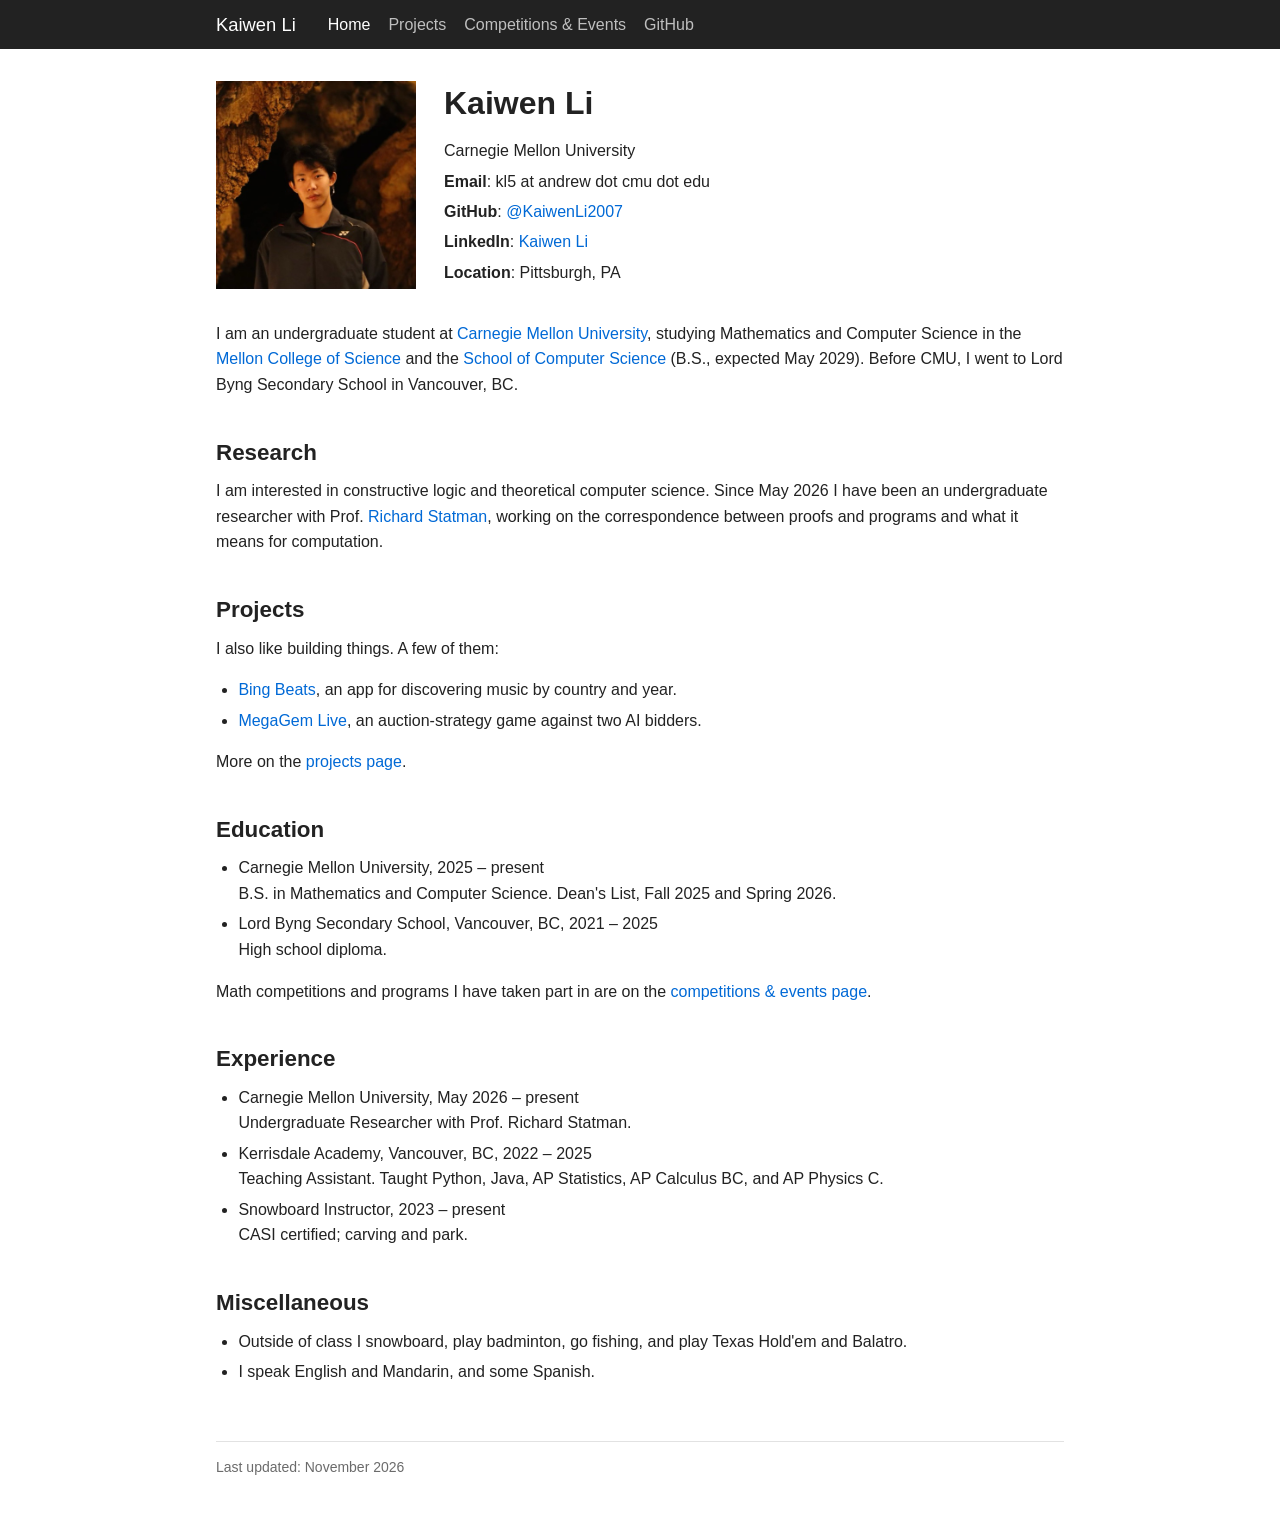
==== index.html @ 0a1ec0e3 "New Webpage Created (Nov.19 2026) w/ Basic Design" ====
<!DOCTYPE html>
<html lang="en">
<head>
  <meta charset="utf-8">
  <meta name="viewport" content="width=device-width, initial-scale=1">
  <title>Kaiwen Li</title>
  <meta name="author" content="Kaiwen Li">
  <meta name="description" content="Kaiwen Li, undergraduate in Mathematics and Computer Science at Carnegie Mellon University.">
  <link rel="icon" href="data:image/svg+xml,%3Csvg xmlns='http://www.w3.org/2000/svg' viewBox='0 0 64 64'%3E%3Crect width='64' height='64' fill='%23222'/%3E%3Ctext x='32' y='45' font-family='Helvetica,Arial,sans-serif' font-size='38' text-anchor='middle' fill='%23fff'%3EK%3C/text%3E%3C/svg%3E">
  <link rel="stylesheet" href="style.css">
</head>
<body>
  <header class="topbar">
    <div class="container">
      <a class="site-name" href="index.html">Kaiwen Li</a>
      <nav>
        <a href="index.html" aria-current="page">Home</a>
        <a href="projects.html">Projects</a>
        <a href="competitions.html">Competitions &amp; Events</a>
        <a href="https://github.com/KaiwenLi2007">GitHub</a>
      </nav>
    </div>
  </header>

  <main class="container">
    <div class="profile">
      <img src="photo.jpg" alt="Kaiwen Li" width="463" height="480">
      <h1>Kaiwen Li</h1>
      <ul class="plain">
        <li>Carnegie Mellon University</li>
        <li><b>Email</b>: kl5 at andrew dot cmu dot edu</li>
        <li><b>GitHub</b>: <a href="https://github.com/KaiwenLi2007">@KaiwenLi2007</a></li>
        <li><b>LinkedIn</b>: <a href="https://www.linkedin.com/in/kaiwen-li-4a174b282/">Kaiwen Li</a></li>
        <li><b>Location</b>: Pittsburgh, PA</li>
      </ul>
    </div>

    <p>
      I am an undergraduate student at <a href="https://www.cmu.edu/">Carnegie Mellon University</a>,
      studying Mathematics and Computer Science in the
      <a href="https://www.cmu.edu/mcs/">Mellon College of Science</a> and the
      <a href="https://www.cs.cmu.edu/">School of Computer Science</a> (B.S., expected May 2029).
      Before CMU, I went to Lord Byng Secondary School in Vancouver, BC.
    </p>

    <h2>Research</h2>
    <p>
      I am interested in constructive logic and theoretical computer science.
      Since May 2026 I have been an undergraduate researcher with
      Prof. <a href="https://www.cmu.edu/math/people/faculty/statman.html">Richard Statman</a>,
      working on the correspondence between proofs and programs and what it means for computation.
    </p>

    <h2>Projects</h2>
    <p>I also like building things. A few of them:</p>
    <ul>
      <li><a href="https://github.com/KaiwenLi2007/Bing_Beats">Bing Beats</a>, an app for discovering music by country and year.</li>
      <li><a href="https://github.com/KaiwenLi2007/MegaGem_Live">MegaGem Live</a>, an auction-strategy game against two AI bidders.</li>
    </ul>
    <p>More on the <a href="projects.html">projects page</a>.</p>

    <h2>Education</h2>
    <ul>
      <li>
        Carnegie Mellon University, 2025 &ndash; present<br>
        B.S. in Mathematics and Computer Science. Dean's List, Fall 2025 and Spring 2026.
      </li>
      <li>
        Lord Byng Secondary School, Vancouver, BC, 2021 &ndash; 2025<br>
        High school diploma.
      </li>
    </ul>
    <p>Math competitions and programs I have taken part in are on the <a href="competitions.html">competitions &amp; events page</a>.</p>

    <h2>Experience</h2>
    <ul>
      <li>
        Carnegie Mellon University, May 2026 &ndash; present<br>
        Undergraduate Researcher with Prof. Richard Statman.
      </li>
      <li>
        Kerrisdale Academy, Vancouver, BC, 2022 &ndash; 2025<br>
        Teaching Assistant. Taught Python, Java, AP Statistics, AP Calculus BC, and AP Physics C.
      </li>
      <li>
        Snowboard Instructor, 2023 &ndash; present<br>
        CASI certified; carving and park.
      </li>
    </ul>

    <h2>Miscellaneous</h2>
    <ul>
      <li>Outside of class I snowboard, play badminton, go fishing, and play Texas Hold'em and Balatro.</li>
      <li>I speak English and Mandarin, and some Spanish.</li>
    </ul>
  </main>

  <footer class="container">
    <p>Last updated: November 2026</p>
  </footer>
</body>
</html>
---- style.css ----
/* Plain, tqchen.com-inspired styles. Change the variables below to restyle the whole site. */

:root {
  --bg: #ffffff;
  --text: #222222;
  --muted: #6b6b6b;
  --link: #0069d6;
  --rule: #e2e2e2;
  --bar-bg: #222222;
  --bar-text: #bfbfbf;
  --bar-active: #ffffff;
  --width: 880px;
  --font: "Helvetica Neue", Helvetica, Arial, sans-serif;
}

@media (prefers-color-scheme: dark) {
  :root {
    --bg: #161616;
    --text: #dddddd;
    --muted: #9a9a9a;
    --link: #6aaaff;
    --rule: #333333;
    --bar-bg: #000000;
  }
}

* { box-sizing: border-box; }

html { -webkit-text-size-adjust: 100%; }

body {
  margin: 0;
  background: var(--bg);
  color: var(--text);
  font: 16px/1.6 var(--font);
}

a { color: var(--link); text-decoration: none; }
a:hover { text-decoration: underline; }

.container {
  max-width: var(--width);
  margin: 0 auto;
  padding-left: 16px;
  padding-right: 16px;
}

/* ---- Top bar ---- */

.topbar { background: var(--bar-bg); }

.topbar .container {
  display: flex;
  flex-wrap: wrap;
  align-items: center;
  gap: 4px 20px;
  padding-top: 10px;
  padding-bottom: 10px;
}

.topbar .site-name {
  color: var(--bar-active);
  font-size: 1.15rem;
  margin-right: 12px;
}

.topbar nav {
  display: flex;
  flex-wrap: wrap;
  gap: 4px 18px;
}

.topbar nav a { color: var(--bar-text); }

.topbar a:hover,
.topbar nav a[aria-current="page"] {
  color: var(--bar-active);
  text-decoration: none;
}

/* ---- Content ---- */

main { padding-top: 28px; padding-bottom: 40px; }

h1 { font-size: 2rem; line-height: 1.2; margin: 0.2em 0 0.5em; }
h2 { font-size: 1.4rem; line-height: 1.3; margin: 1.8em 0 0.5em; }
h3 { font-size: 1.1rem; line-height: 1.3; margin: 1.4em 0 0.3em; }

p { margin: 0 0 1em; }

ul { padding-left: 1.4em; margin: 0 0 1em; }
li { margin: 0.3em 0; }

.muted { color: var(--muted); }

/* Photo + contact block at the top of the home page */
.profile { display: flow-root; margin-bottom: 1em; }

.profile img {
  float: left;
  width: 200px;
  height: auto;
  margin: 4px 28px 16px 0;
}

.plain { list-style: none; padding: 0; }

/* Project entries */
.links a + a::before {
  content: "·";
  color: var(--muted);
  padding: 0 0.5em;
  display: inline-block;
}

/* ---- Footer ---- */

footer {
  color: var(--muted);
  font-size: 0.875rem;
  padding-bottom: 32px;
}

footer p {
  border-top: 1px solid var(--rule);
  padding-top: 14px;
}

@media (max-width: 560px) {
  .profile img {
    float: none;
    display: block;
    width: 160px;
    margin: 0 0 16px;
  }
}
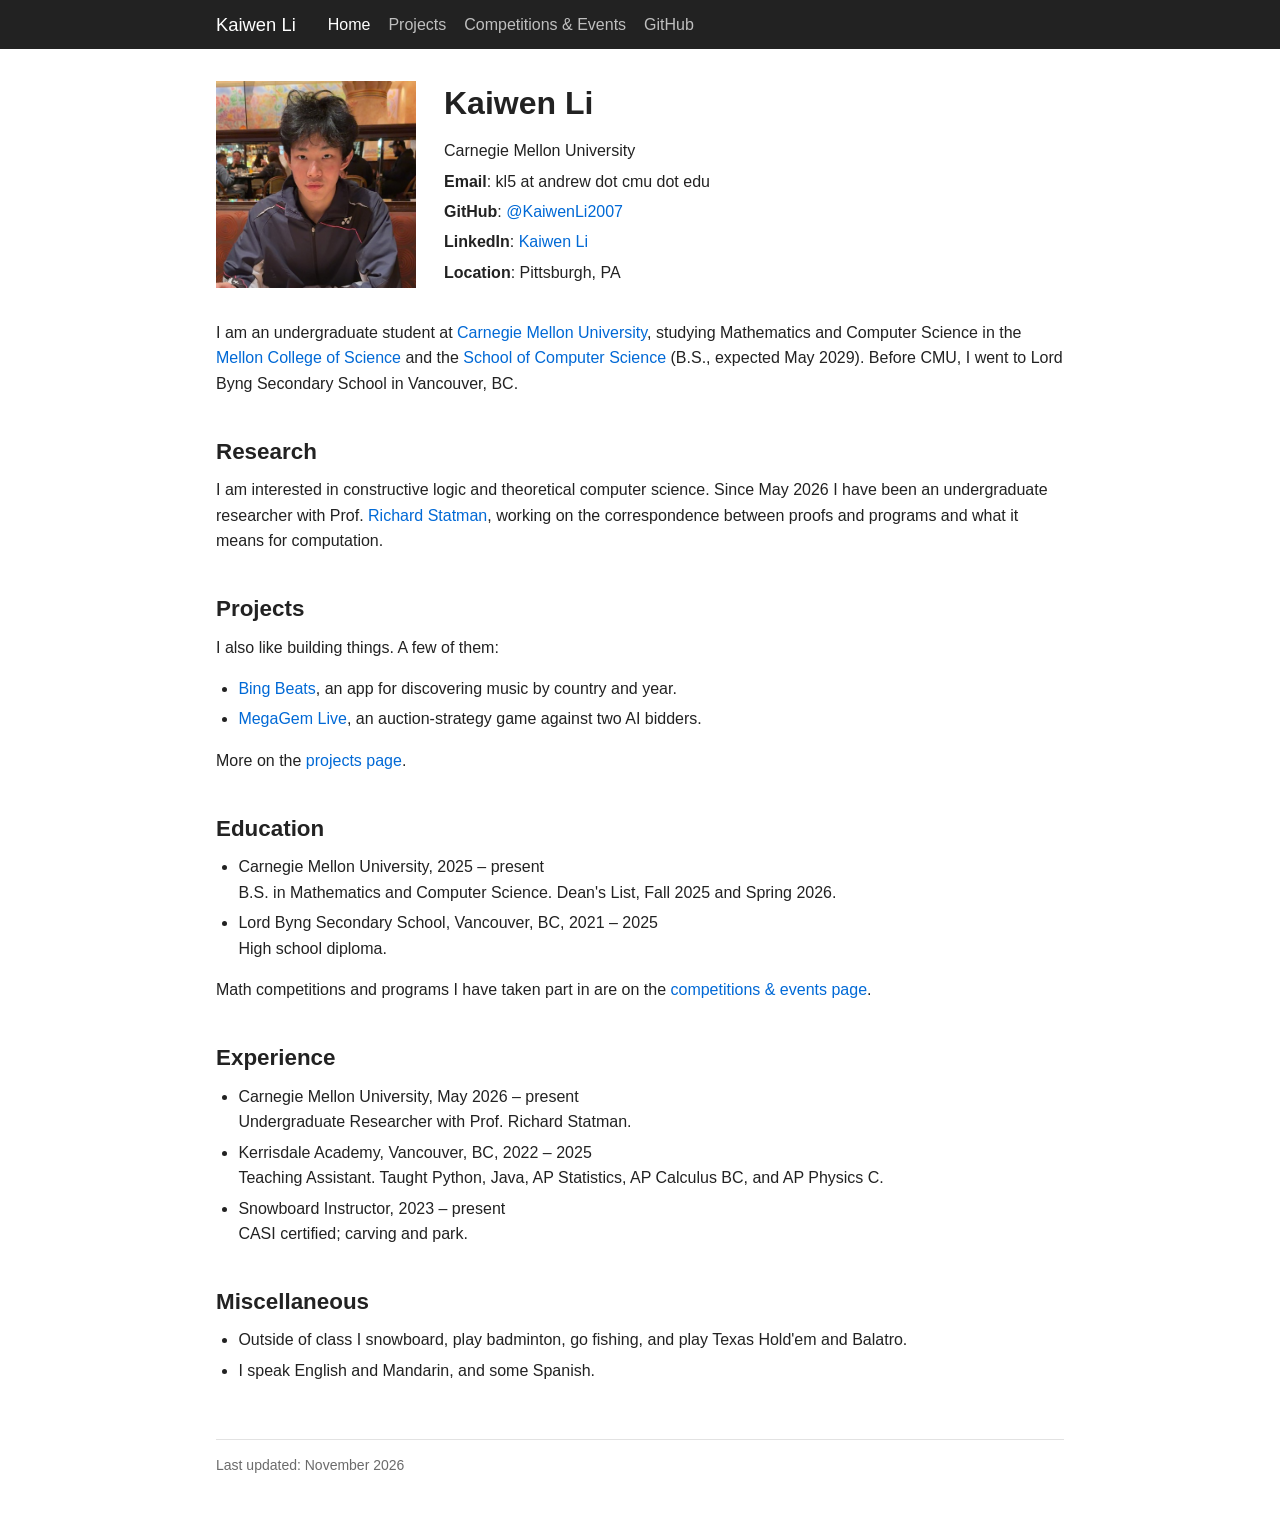
==== commit 84a24be3: "Updated Profile Picture." ====
--- a/index.html
+++ b/index.html
@@ -24,7 +24,7 @@
 
   <main class="container">
     <div class="profile">
-      <img src="photo.jpg" alt="Kaiwen Li" width="463" height="480">
+      <img src="photo.jpg" alt="Kaiwen Li" width="480" height="495">
       <h1>Kaiwen Li</h1>
       <ul class="plain">
         <li>Carnegie Mellon University</li>
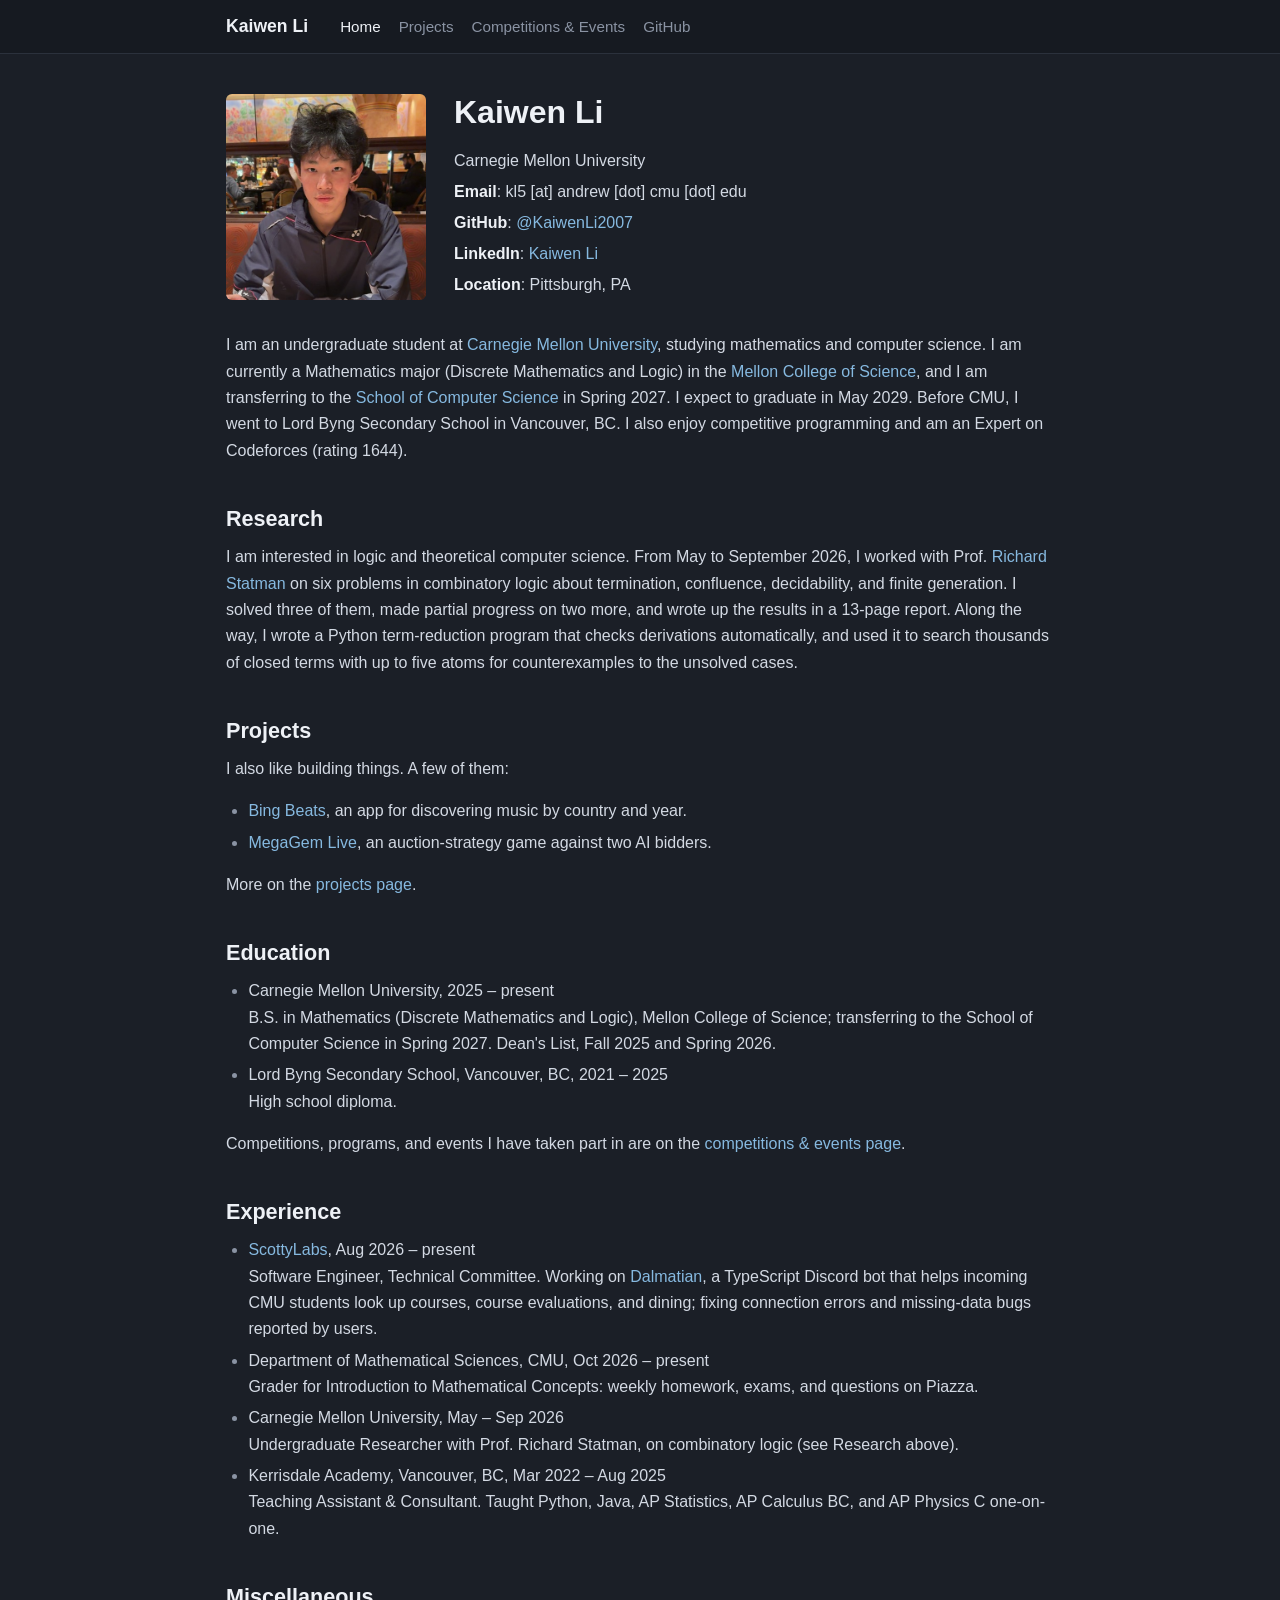
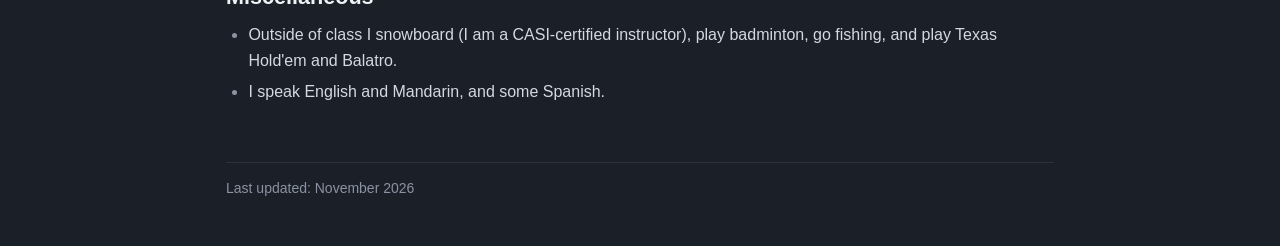
==== commit 857dd9ba: "Updated Details to Profile (Nov.20)" ====
--- a/index.html
+++ b/index.html
@@ -5,8 +5,8 @@
   <meta name="viewport" content="width=device-width, initial-scale=1">
   <title>Kaiwen Li</title>
   <meta name="author" content="Kaiwen Li">
-  <meta name="description" content="Kaiwen Li, undergraduate in Mathematics and Computer Science at Carnegie Mellon University.">
-  <link rel="icon" href="data:image/svg+xml,%3Csvg xmlns='http://www.w3.org/2000/svg' viewBox='0 0 64 64'%3E%3Crect width='64' height='64' fill='%23222'/%3E%3Ctext x='32' y='45' font-family='Helvetica,Arial,sans-serif' font-size='38' text-anchor='middle' fill='%23fff'%3EK%3C/text%3E%3C/svg%3E">
+  <meta name="description" content="Kaiwen Li, undergraduate studying mathematics and computer science at Carnegie Mellon University.">
+  <link rel="icon" href="data:image/svg+xml,%3Csvg xmlns='http://www.w3.org/2000/svg' viewBox='0 0 64 64'%3E%3Crect width='64' height='64' fill='%231b1f27'/%3E%3Ctext x='32' y='45' font-family='Helvetica,Arial,sans-serif' font-size='38' text-anchor='middle' fill='%23eef1f6'%3EK%3C/text%3E%3C/svg%3E">
   <link rel="stylesheet" href="style.css">
 </head>
 <body>
@@ -28,7 +28,7 @@
       <h1>Kaiwen Li</h1>
       <ul class="plain">
         <li>Carnegie Mellon University</li>
-        <li><b>Email</b>: kl5 at andrew dot cmu dot edu</li>
+        <li><b>Email</b>: kl5 [at] andrew [dot] cmu [dot] edu</li>
         <li><b>GitHub</b>: <a href="https://github.com/KaiwenLi2007">@KaiwenLi2007</a></li>
         <li><b>LinkedIn</b>: <a href="https://www.linkedin.com/in/kaiwen-li-4a174b282/">Kaiwen Li</a></li>
         <li><b>Location</b>: Pittsburgh, PA</li>
@@ -37,18 +37,23 @@
 
     <p>
       I am an undergraduate student at <a href="https://www.cmu.edu/">Carnegie Mellon University</a>,
-      studying Mathematics and Computer Science in the
-      <a href="https://www.cmu.edu/mcs/">Mellon College of Science</a> and the
-      <a href="https://www.cs.cmu.edu/">School of Computer Science</a> (B.S., expected May 2029).
+      studying mathematics and computer science. I am currently a Mathematics major (Discrete Mathematics
+      and Logic) in the <a href="https://www.cmu.edu/mcs/">Mellon College of Science</a>, and I am
+      transferring to the <a href="https://www.cs.cmu.edu/">School of Computer Science</a> in Spring 2027.
+      I expect to graduate in May 2029.
       Before CMU, I went to Lord Byng Secondary School in Vancouver, BC.
+      I also enjoy competitive programming and am an Expert on Codeforces (rating 1644).
     </p>
 
     <h2>Research</h2>
     <p>
-      I am interested in constructive logic and theoretical computer science.
-      Since May 2026 I have been an undergraduate researcher with
-      Prof. <a href="https://www.cmu.edu/math/people/faculty/statman.html">Richard Statman</a>,
-      working on the correspondence between proofs and programs and what it means for computation.
+      I am interested in logic and theoretical computer science.
+      From May to September 2026, I worked with
+      Prof. <a href="https://www.cmu.edu/math/people/faculty/statman.html">Richard Statman</a>
+      on six problems in combinatory logic about termination, confluence, decidability, and finite generation.
+      I solved three of them, made partial progress on two more, and wrote up the results in a 13-page report.
+      Along the way, I wrote a Python term-reduction program that checks derivations automatically, and used it
+      to search thousands of closed terms with up to five atoms for counterexamples to the unsolved cases.
     </p>
 
     <h2>Projects</h2>
@@ -63,34 +68,43 @@
     <ul>
       <li>
         Carnegie Mellon University, 2025 &ndash; present<br>
-        B.S. in Mathematics and Computer Science. Dean's List, Fall 2025 and Spring 2026.
+        B.S. in Mathematics (Discrete Mathematics and Logic), Mellon College of Science;
+        transferring to the School of Computer Science in Spring 2027. Dean's List, Fall 2025 and Spring 2026.
       </li>
       <li>
         Lord Byng Secondary School, Vancouver, BC, 2021 &ndash; 2025<br>
         High school diploma.
       </li>
     </ul>
-    <p>Math competitions and programs I have taken part in are on the <a href="competitions.html">competitions &amp; events page</a>.</p>
+    <p>Competitions, programs, and events I have taken part in are on the <a href="competitions.html">competitions &amp; events page</a>.</p>
 
     <h2>Experience</h2>
     <ul>
       <li>
-        Carnegie Mellon University, May 2026 &ndash; present<br>
-        Undergraduate Researcher with Prof. Richard Statman.
+        <a href="https://www.scottylabs.org/">ScottyLabs</a>, Aug 2026 &ndash; present<br>
+        Software Engineer, Technical Committee. Working on
+        <a href="https://github.com/ScottyLabs/dalmatian">Dalmatian</a>, a TypeScript Discord bot that helps
+        incoming CMU students look up courses, course evaluations, and dining; fixing connection errors and
+        missing-data bugs reported by users.
       </li>
       <li>
-        Kerrisdale Academy, Vancouver, BC, 2022 &ndash; 2025<br>
-        Teaching Assistant. Taught Python, Java, AP Statistics, AP Calculus BC, and AP Physics C.
+        Department of Mathematical Sciences, CMU, Oct 2026 &ndash; present<br>
+        Grader for Introduction to Mathematical Concepts: weekly homework, exams, and questions on Piazza.
       </li>
       <li>
-        Snowboard Instructor, 2023 &ndash; present<br>
-        CASI certified; carving and park.
+        Carnegie Mellon University, May &ndash; Sep 2026<br>
+        Undergraduate Researcher with Prof. Richard Statman, on combinatory logic (see Research above).
+      </li>
+      <li>
+        Kerrisdale Academy, Vancouver, BC, Mar 2022 &ndash; Aug 2025<br>
+        Teaching Assistant &amp; Consultant. Taught Python, Java, AP Statistics, AP Calculus BC, and
+        AP Physics C one-on-one.
       </li>
     </ul>
 
     <h2>Miscellaneous</h2>
     <ul>
-      <li>Outside of class I snowboard, play badminton, go fishing, and play Texas Hold'em and Balatro.</li>
+      <li>Outside of class I snowboard (I am a CASI-certified instructor), play badminton, go fishing, and play Texas Hold'em and Balatro.</li>
       <li>I speak English and Mandarin, and some Spanish.</li>
     </ul>
   </main>
--- a/style.css
+++ b/style.css
@@ -1,27 +1,20 @@
-/* Plain, tqchen.com-inspired styles. Change the variables below to restyle the whole site. */
+/* Kaiwen Li - site styles. Change the variables in :root to restyle the whole site. */
 
 :root {
-  --bg: #ffffff;
-  --text: #222222;
-  --muted: #6b6b6b;
-  --link: #0069d6;
-  --rule: #e2e2e2;
-  --bar-bg: #222222;
-  --bar-text: #bfbfbf;
-  --bar-active: #ffffff;
-  --width: 880px;
-  --font: "Helvetica Neue", Helvetica, Arial, sans-serif;
-}
-
-@media (prefers-color-scheme: dark) {
-  :root {
-    --bg: #161616;
-    --text: #dddddd;
-    --muted: #9a9a9a;
-    --link: #6aaaff;
-    --rule: #333333;
-    --bar-bg: #000000;
-  }
+  color-scheme: dark;
+  --bg: #1b1f27;
+  --bar-bg: #161a21;
+  --text: #d3d9e3;
+  --heading: #eef1f6;
+  --muted: #8a93a3;
+  --link: #86b9e0;
+  --rule: #2b313c;
+  --radius: 6px;
+  --size: 16px;
+  --font-body: -apple-system, BlinkMacSystemFont, "Segoe UI", Roboto, "Helvetica Neue", Arial, sans-serif;
+  --font-heading: var(--font-body);
+  --font-ui: var(--font-body);
+  --width: 860px;
 }
 
 * { box-sizing: border-box; }
@@ -32,11 +25,13 @@
   margin: 0;
   background: var(--bg);
   color: var(--text);
-  font: 16px/1.6 var(--font);
+  font-family: var(--font-body);
+  font-size: var(--size);
+  line-height: 1.65;
 }
 
 a { color: var(--link); text-decoration: none; }
-a:hover { text-decoration: underline; }
+a:hover { text-decoration: underline; text-underline-offset: 3px; }
 
 .container {
   max-width: var(--width);
@@ -47,20 +42,25 @@
 
 /* ---- Top bar ---- */
 
-.topbar { background: var(--bar-bg); }
+.topbar {
+  background: var(--bar-bg);
+  border-bottom: 1px solid var(--rule);
+  font-family: var(--font-ui);
+}
 
 .topbar .container {
   display: flex;
   flex-wrap: wrap;
   align-items: center;
   gap: 4px 20px;
-  padding-top: 10px;
-  padding-bottom: 10px;
+  padding-top: 12px;
+  padding-bottom: 12px;
 }
 
 .topbar .site-name {
-  color: var(--bar-active);
-  font-size: 1.15rem;
+  color: var(--heading);
+  font-size: 1.1rem;
+  font-weight: 600;
   margin-right: 12px;
 }
 
@@ -68,28 +68,38 @@
   display: flex;
   flex-wrap: wrap;
   gap: 4px 18px;
+  font-size: 0.95rem;
 }
 
-.topbar nav a { color: var(--bar-text); }
+.topbar nav a { color: var(--muted); }
 
 .topbar a:hover,
 .topbar nav a[aria-current="page"] {
-  color: var(--bar-active);
+  color: var(--heading);
   text-decoration: none;
 }
 
 /* ---- Content ---- */
 
-main { padding-top: 28px; padding-bottom: 40px; }
+main { padding-top: 36px; padding-bottom: 40px; }
 
-h1 { font-size: 2rem; line-height: 1.2; margin: 0.2em 0 0.5em; }
-h2 { font-size: 1.4rem; line-height: 1.3; margin: 1.8em 0 0.5em; }
+h1, h2, h3 {
+  color: var(--heading);
+  font-family: var(--font-heading);
+  font-weight: 600;
+}
+
+h1 { font-size: 2rem; line-height: 1.2; margin: 0.1em 0 0.5em; }
+h2 { font-size: 1.35rem; line-height: 1.3; margin: 1.9em 0 0.5em; }
 h3 { font-size: 1.1rem; line-height: 1.3; margin: 1.4em 0 0.3em; }
 
 p { margin: 0 0 1em; }
 
 ul { padding-left: 1.4em; margin: 0 0 1em; }
 li { margin: 0.3em 0; }
+li::marker { color: var(--muted); }
+
+b { color: var(--heading); font-weight: 600; }
 
 .muted { color: var(--muted); }
 
@@ -101,13 +111,14 @@
   width: 200px;
   height: auto;
   margin: 4px 28px 16px 0;
+  border-radius: var(--radius);
 }
 
 .plain { list-style: none; padding: 0; }
 
-/* Project entries */
+/* Project links: Play · About · Code */
 .links a + a::before {
-  content: "·";
+  content: "\00b7";
   color: var(--muted);
   padding: 0 0.5em;
   display: inline-block;
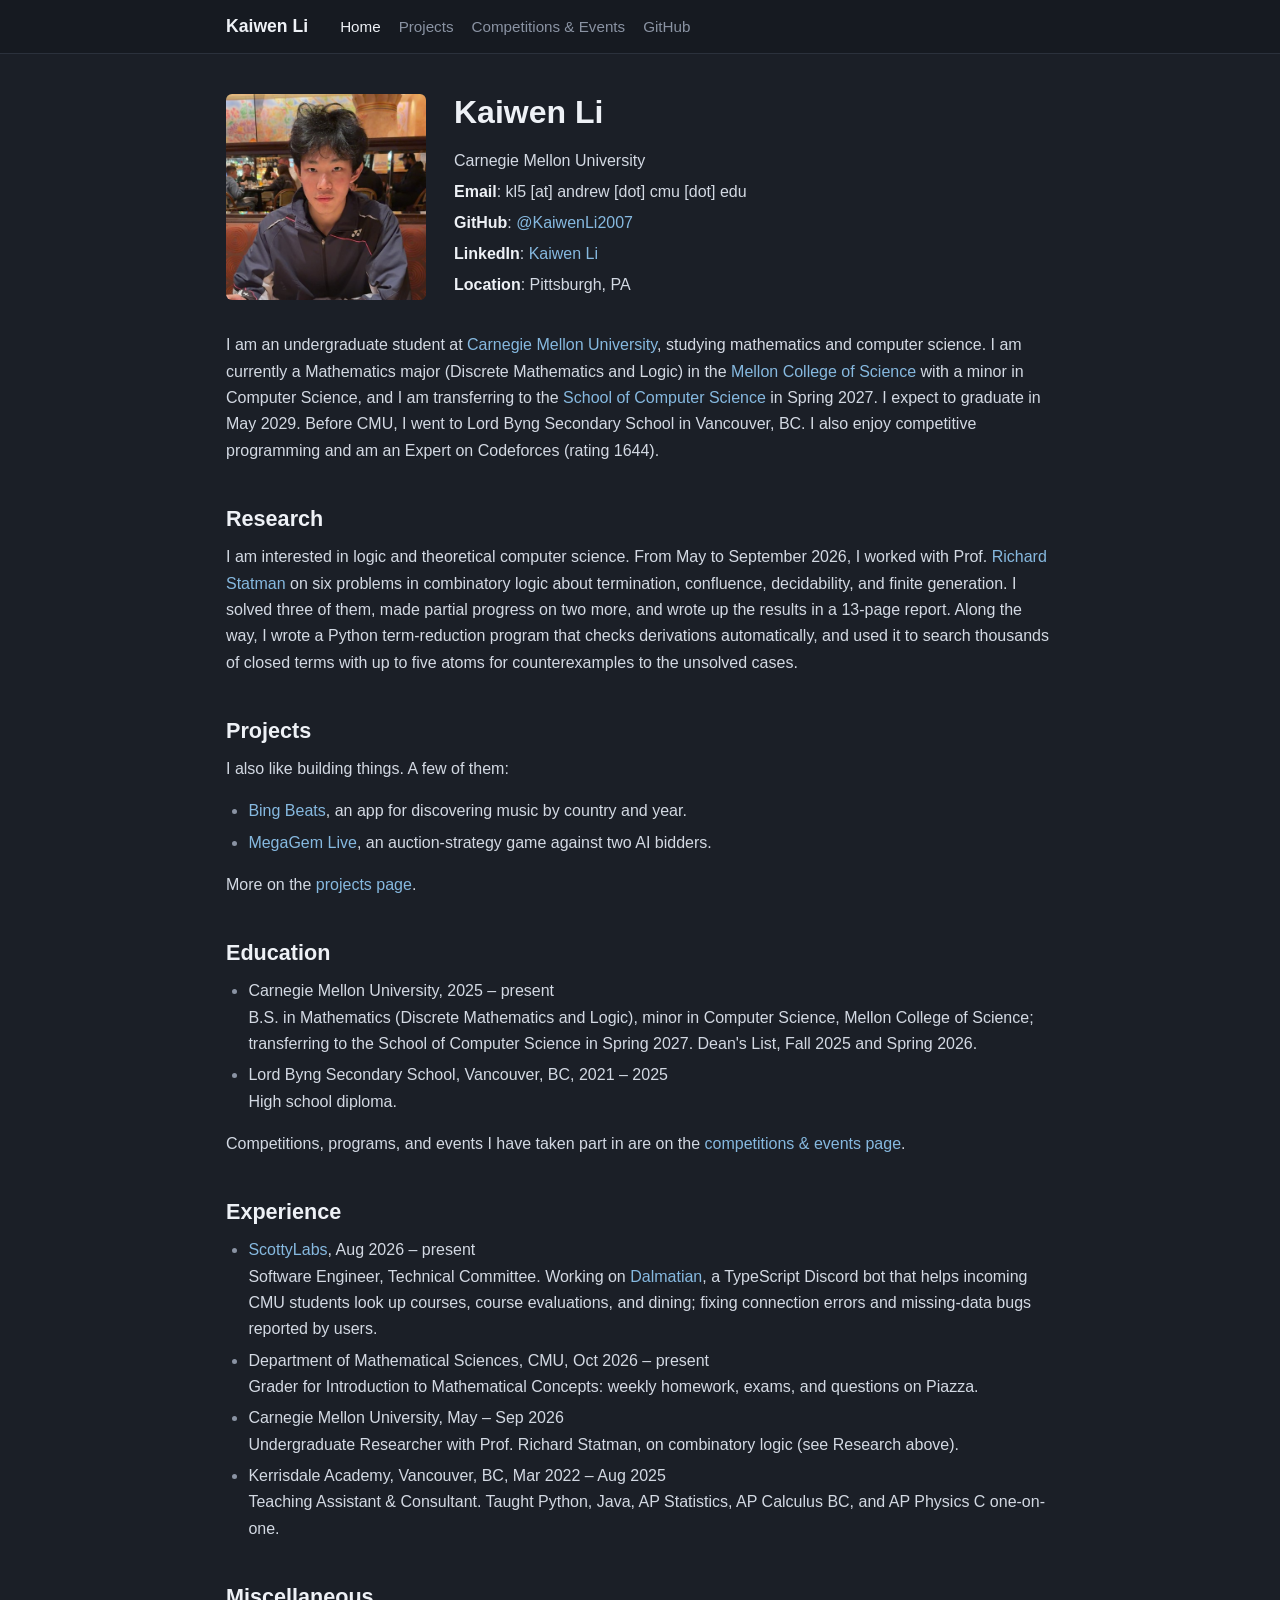
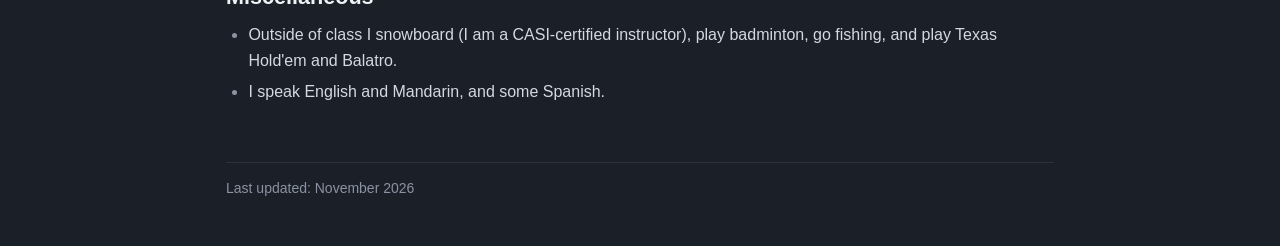
==== commit 078d2931: "Update index.html" ====
--- a/index.html
+++ b/index.html
@@ -38,8 +38,9 @@
     <p>
       I am an undergraduate student at <a href="https://www.cmu.edu/">Carnegie Mellon University</a>,
       studying mathematics and computer science. I am currently a Mathematics major (Discrete Mathematics
-      and Logic) in the <a href="https://www.cmu.edu/mcs/">Mellon College of Science</a>, and I am
-      transferring to the <a href="https://www.cs.cmu.edu/">School of Computer Science</a> in Spring 2027.
+      and Logic) in the <a href="https://www.cmu.edu/mcs/">Mellon College of Science</a> with a minor in
+      Computer Science, and I am transferring to the <a href="https://www.cs.cmu.edu/">School of Computer Science</a>
+      in Spring 2027.
       I expect to graduate in May 2029.
       Before CMU, I went to Lord Byng Secondary School in Vancouver, BC.
       I also enjoy competitive programming and am an Expert on Codeforces (rating 1644).
@@ -68,7 +69,7 @@
     <ul>
       <li>
         Carnegie Mellon University, 2025 &ndash; present<br>
-        B.S. in Mathematics (Discrete Mathematics and Logic), Mellon College of Science;
+        B.S. in Mathematics (Discrete Mathematics and Logic), minor in Computer Science, Mellon College of Science;
         transferring to the School of Computer Science in Spring 2027. Dean's List, Fall 2025 and Spring 2026.
       </li>
       <li>
